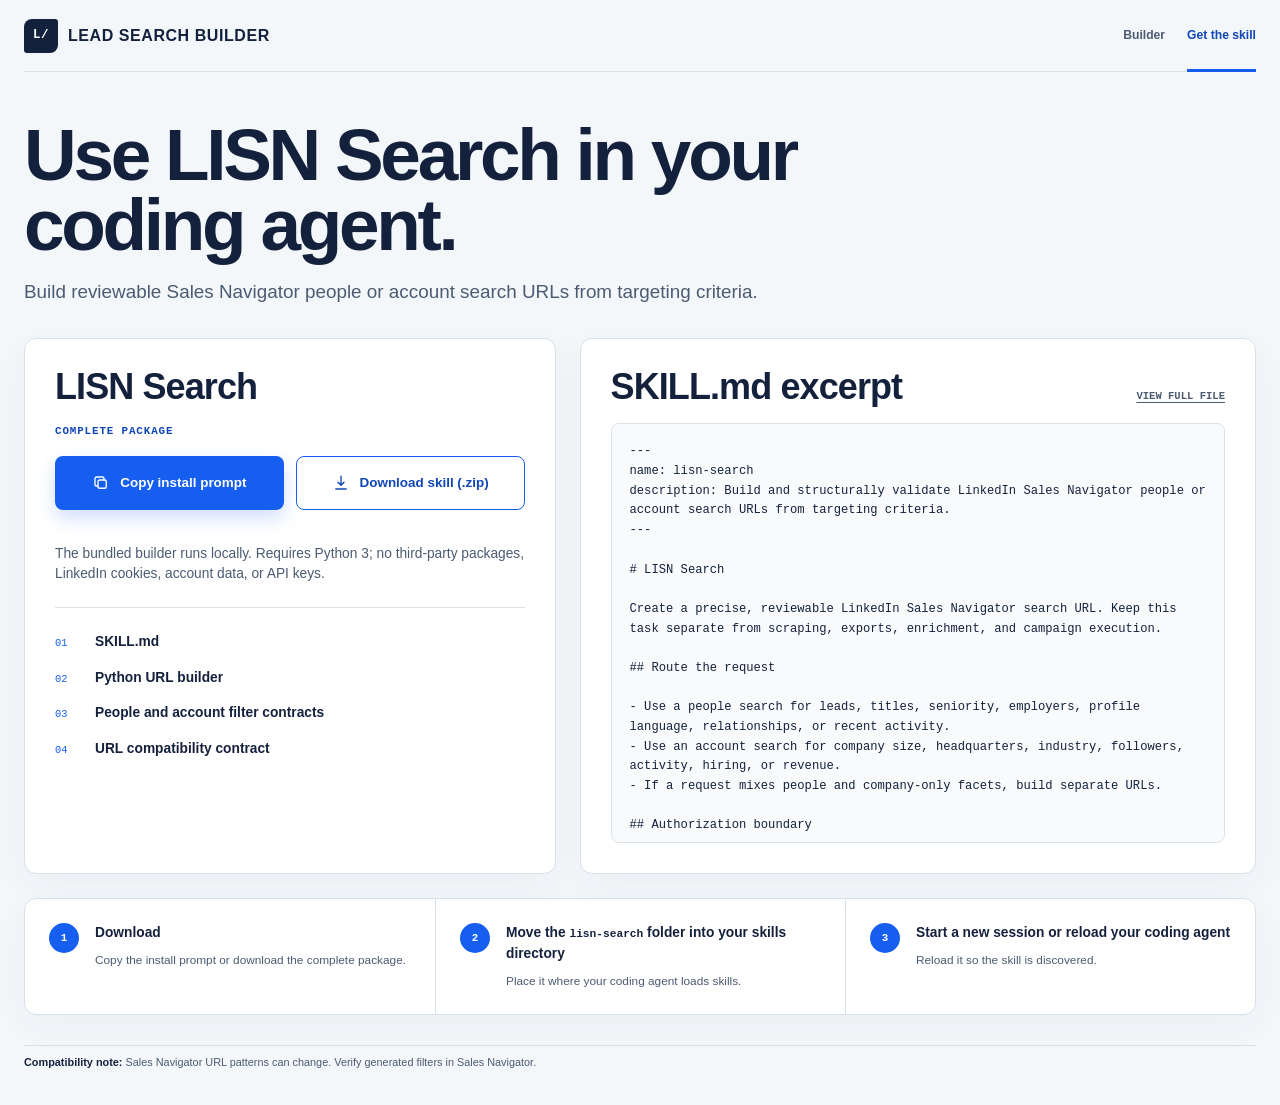
==== skill.html @ 7f2e305c "Publish downloadable LISN skill page" ====
<!doctype html>
<html lang="en">
<head>
  <meta charset="utf-8">
  <meta name="viewport" content="width=device-width, initial-scale=1">
  <link rel="icon" href="assets/favicon.svg" type="image/svg+xml">
  <meta name="color-scheme" content="light">
  <meta name="referrer" content="no-referrer">
  <meta http-equiv="Content-Security-Policy" content="default-src 'self'; script-src 'self'; style-src 'self'; img-src 'self' data:; connect-src 'none'; object-src 'none'; base-uri 'none'; form-action 'none'">
  <title>LISN Search Skill · Lead Search Builder</title>
  <meta name="description" content="Copy an install prompt or download the complete LISN Search skill for building reviewable Sales Navigator search URLs.">
  <link rel="canonical" href="https://futurizerush.github.io/lisn-search-link-builder/skill.html">
  <link rel="stylesheet" href="src/styles.css?v=22">
  <link rel="stylesheet" href="src/skill.css?v=2">
</head>
<body class="skill-page">
  <nav class="skip-links" aria-label="Skip links">
    <a class="skip-link" href="#skill-actions">Skip to actions</a>
    <a class="skip-link" href="#skill-preview">Skip to preview</a>
  </nav>

  <header class="masthead">
    <a class="brand-lockup" href="./" aria-label="Lead Search Builder home">
      <span class="brand-mark" aria-hidden="true">L/</span>
      <span>Lead Search Builder</span>
    </a>
    <nav class="site-nav" aria-label="Primary navigation">
      <a href="./">Builder</a>
      <a href="skill.html" aria-current="page">Get the skill</a>
    </nav>
  </header>

  <main class="skill-main">
    <section class="skill-intro" aria-labelledby="skill-page-title">
      <h1 id="skill-page-title">Use LISN Search in your coding agent.</h1>
      <p>Build reviewable Sales Navigator people or account search URLs from targeting criteria.</p>
    </section>

    <div class="skill-layout">
      <section id="skill-actions" class="skill-package" aria-labelledby="skill-package-title" tabindex="-1">
        <div>
          <h2 id="skill-package-title">LISN Search</h2>
          <p class="skill-kicker">Complete package</p>
        </div>

        <div class="skill-action-row">
          <button id="copy-install-prompt" class="skill-primary-action" type="button">
            <svg aria-hidden="true" viewBox="0 0 24 24"><rect x="8" y="8" width="11" height="11" rx="2"/><path d="M16 8V6a2 2 0 0 0-2-2H6a2 2 0 0 0-2 2v8a2 2 0 0 0 2 2h2"/></svg>
            <span id="copy-install-label">Copy install prompt</span>
          </button>
          <a id="download-skill" class="skill-secondary-action" href="downloads/lisn-search.zip" download="lisn-search.zip">
            <svg aria-hidden="true" viewBox="0 0 24 24"><path d="M12 3v12m0 0 4-4m-4 4-4-4M5 20h14"/></svg>
            Download skill (.zip)
          </a>
        </div>
        <p id="skill-action-status" class="skill-action-status" role="status" aria-live="polite"></p>

        <p class="skill-safety-note">The bundled builder runs locally. Requires Python 3; no third-party packages, LinkedIn cookies, account data, or API keys.</p>

        <ul class="package-files" aria-label="Package contents">
          <li><span aria-hidden="true">01</span><strong>SKILL.md</strong></li>
          <li><span aria-hidden="true">02</span><strong>Python URL builder</strong></li>
          <li><span aria-hidden="true">03</span><strong>People and account filter contracts</strong></li>
          <li><span aria-hidden="true">04</span><strong>URL compatibility contract</strong></li>
        </ul>
      </section>

      <section id="skill-preview" class="skill-preview" aria-labelledby="skill-preview-title" tabindex="-1">
        <div class="skill-preview-heading">
          <h2 id="skill-preview-title">SKILL.md excerpt</h2>
          <a href="skill/lisn-search/SKILL.md" target="_blank" rel="noopener">View full file</a>
        </div>
        <pre tabindex="0" aria-label="Scrollable SKILL.md excerpt"><code>---
name: lisn-search
description: Build and structurally validate LinkedIn Sales Navigator people or account search URLs from targeting criteria.
---

# LISN Search

Create a precise, reviewable LinkedIn Sales Navigator search URL. Keep this task separate from scraping, exports, enrichment, and campaign execution.

## Route the request

- Use a people search for leads, titles, seniority, employers, profile language, relationships, or recent activity.
- Use an account search for company size, headquarters, industry, followers, activity, hiring, or revenue.
- If a request mixes people and company-only facets, build separate URLs.

## Authorization boundary

Building or validating a URL does not authorize scraping, enrichment, outreach, or access to cookies and credentials.</code></pre>
      </section>
    </div>

    <ol class="install-steps" aria-label="Installation steps">
      <li>
        <span aria-hidden="true">1</span>
        <div><strong>Download</strong><p>Copy the install prompt or download the complete package.</p></div>
      </li>
      <li>
        <span aria-hidden="true">2</span>
        <div><strong>Move the <code>lisn-search</code> folder into your skills directory</strong><p>Place it where your coding agent loads skills.</p></div>
      </li>
      <li>
        <span aria-hidden="true">3</span>
        <div><strong>Start a new session or reload your coding agent</strong><p>Reload it so the skill is discovered.</p></div>
      </li>
    </ol>
  </main>

  <footer class="site-footer skill-footer">
    <p><strong>Compatibility note:</strong> Sales Navigator URL patterns can change. Verify generated filters in Sales Navigator.</p>
  </footer>

  <script src="src/skill-page.js?v=1"></script>
</body>
</html>
---- src/styles.css ----
:root {
  --ink: #14213d;
  --ink-soft: #4b5b72;
  --paper: #f4f7fa;
  --surface: #ffffff;
  --surface-soft: #f8fafc;
  --line: #d8e0e8;
  --line-strong: #b9c5d1;
  --blue: #155eef;
  --blue-dark: #1047b8;
  --blue-wash: #edf3ff;
  --teal: #147d82;
  --teal-wash: #eaf7f6;
  --amber: #8b5a0a;
  --amber-wash: #fff7e5;
  --red: #b4233a;
  --red-wash: #fff1f3;
  --shadow: 0 18px 50px rgba(25, 48, 78, 0.08);
  --display: "Avenir Next Condensed", "Arial Narrow", "Helvetica Neue", sans-serif;
  --body: "Avenir Next", "Segoe UI", Helvetica, Arial, sans-serif;
  --mono: "SFMono-Regular", Consolas, "Liberation Mono", monospace;
}

* {
  box-sizing: border-box;
}

html {
  scroll-behavior: smooth;
}

body {
  margin: 0;
  color: var(--ink);
  background: var(--paper);
  font-family: var(--body);
  line-height: 1.5;
}

button,
input,
textarea {
  color: inherit;
  font: inherit;
}

button,
summary,
label {
  -webkit-tap-highlight-color: transparent;
}

button {
  border: 0;
}

svg {
  fill: none;
  stroke: currentColor;
  stroke-linecap: round;
  stroke-linejoin: round;
  stroke-width: 1.8;
}

[hidden] {
  display: none !important;
}

.sr-only {
  position: absolute;
  width: 1px;
  height: 1px;
  padding: 0;
  margin: -1px;
  overflow: hidden;
  clip: rect(0, 0, 0, 0);
  white-space: nowrap;
  border: 0;
}

:focus-visible {
  outline: 3px solid rgba(21, 94, 239, 0.32);
  outline-offset: 3px;
}

.skip-links {
  position: fixed;
  top: 10px;
  left: 10px;
  z-index: 100;
  display: flex;
  gap: 8px;
}

.skip-link {
  padding: 9px 12px;
  color: #fff;
  background: var(--ink);
  border-radius: 7px;
  transform: translateY(-180%);
}

.skip-link:focus {
  transform: translateY(0);
}

.masthead,
main {
  width: min(1320px, calc(100% - 48px));
  margin-right: auto;
  margin-left: auto;
}

.masthead {
  display: flex;
  align-items: center;
  justify-content: space-between;
  min-height: 72px;
  border-bottom: 1px solid var(--line);
}

.brand-lockup {
  display: flex;
  align-items: center;
  gap: 10px;
  color: inherit;
  font-family: var(--display);
  font-size: 1rem;
  font-weight: 750;
  letter-spacing: 0.035em;
  text-decoration: none;
  text-transform: uppercase;
}

.brand-mark {
  display: grid;
  width: 34px;
  height: 34px;
  place-items: center;
  color: #fff;
  background: var(--ink);
  border-radius: 8px 3px 8px 3px;
  font-family: var(--mono);
  font-size: 0.78rem;
}

.privacy-note,
.search-scope {
  display: inline-flex;
  align-items: center;
  gap: 8px;
  color: var(--ink-soft);
  font-size: 0.78rem;
  font-weight: 650;
}

.privacy-light,
.scope-dot {
  width: 8px;
  height: 8px;
  background: #32a273;
  border-radius: 50%;
  box-shadow: 0 0 0 4px rgba(50, 162, 115, 0.12);
}

.scope-dot {
  background: var(--blue);
  box-shadow: 0 0 0 4px rgba(21, 94, 239, 0.1);
}

.masthead-actions,
.site-nav {
  display: flex;
  align-items: center;
}

.masthead-actions {
  gap: 28px;
}

.site-nav {
  align-self: stretch;
  gap: 22px;
}

.site-nav a {
  position: relative;
  display: inline-flex;
  min-height: 44px;
  align-self: stretch;
  align-items: center;
  color: var(--ink-soft);
  font-size: 0.76rem;
  font-weight: 750;
  text-decoration: none;
}

.site-nav a:hover,
.site-nav a[aria-current="page"] {
  color: var(--blue-dark);
}

.site-nav a[aria-current="page"]::after {
  position: absolute;
  right: 0;
  bottom: -1px;
  left: 0;
  height: 3px;
  background: var(--blue);
  content: "";
}

.intro {
  display: grid;
  grid-template-columns: minmax(0, 1fr) minmax(300px, 0.78fr);
  align-items: end;
  gap: 48px;
  padding: 44px 0 34px;
}

.eyebrow,
.section-kicker {
  margin: 0 0 7px;
  color: var(--blue);
  font-family: var(--mono);
  font-size: 0.7rem;
  font-weight: 750;
  letter-spacing: 0.1em;
  text-transform: uppercase;
}

.intro h1 {
  margin: 0;
  font-family: var(--display);
  font-size: clamp(3rem, 5vw, 5rem);
  font-weight: 760;
  letter-spacing: -0.045em;
  line-height: 0.96;
}

.lede {
  max-width: 560px;
  margin: 0 0 4px;
  color: var(--ink-soft);
  font-size: clamp(1rem, 1.7vw, 1.22rem);
  line-height: 1.65;
}

.recommended-tools {
  display: flex;
  align-items: center;
  gap: 18px;
  min-height: 80px;
  padding: 9px 10px 9px 18px;
  margin-bottom: 20px;
  overflow: hidden;
  background: var(--surface);
  border: 1px solid var(--line);
  border-radius: 12px;
}

.recommended-tools h2 {
  flex: 0 0 auto;
  margin: 0;
  color: var(--ink-soft);
  font-family: var(--mono);
  font-size: 0.65rem;
  letter-spacing: 0.07em;
  text-transform: uppercase;
}

.tools-heading {
  flex: 0 0 auto;
}

.tool-scroll-hint {
  display: inline;
  color: var(--blue-dark);
  font-family: var(--mono);
  font-size: 0.62rem;
  font-weight: 700;
  letter-spacing: 0.02em;
  white-space: nowrap;
}

.tool-list {
  display: flex;
  flex: 1 1 auto;
  gap: 7px;
  min-width: 0;
  overflow-x: auto;
  overscroll-behavior-x: contain;
  scrollbar-width: thin;
}

.tool-link {
  --tool-width: 124px;
  display: flex;
  flex: 1 1 var(--tool-width);
  flex-direction: column;
  align-items: center;
  justify-content: center;
  gap: 4px;
  min-width: var(--tool-width);
  height: 60px;
  padding: 6px 8px;
  color: var(--ink);
  background: var(--surface-soft);
  border: 1px solid var(--line);
  border-radius: 8px;
  text-align: center;
  text-decoration: none;
  transition: border-color 140ms ease, background 140ms ease;
}

.tool-link--linkedin {
  --tool-width: 150px;
}

.tool-link--maker {
  --tool-width: 145px;
}

.tool-link--instantly {
  --tool-width: 132px;
}

.tool-link--make {
  --tool-width: 142px;
}

.tool-link--n8n {
  --tool-width: 136px;
}

.tool-link--anymail {
  --tool-width: 138px;
}

.tool-link--zapmail {
  --tool-width: 160px;
}

.tool-link:hover {
  background: #f2f6fb;
  border-color: #aebce0;
}

.tool-link:focus-visible {
  outline: 3px solid var(--blue);
  outline-offset: 2px;
}

.tool-link--dark {
  color: #fff;
  background: var(--ink);
  border-color: var(--ink);
}

.tool-link--dark:hover {
  background: #203250;
  border-color: #203250;
}

.tool-identity {
  display: flex;
  align-items: center;
  justify-content: center;
  gap: 6px;
  width: 100%;
  min-width: 0;
  height: 30px;
}

.partner-logo {
  display: flex;
  align-items: center;
  justify-content: center;
  min-width: 0;
  height: 26px;
}

.partner-logo img {
  display: block;
  width: auto;
  max-width: min(112px, 100%);
  height: auto;
  max-height: 26px;
}

.partner-logo--maker {
  flex: 0 0 30px;
  height: 30px;
}

.partner-logo--maker img {
  width: 30px;
  height: 30px;
  max-height: 30px;
  border-radius: 7px;
  object-fit: cover;
}

.tool-link--vayne .partner-logo img {
  width: 82px;
  max-width: 100%;
  height: auto;
}

.partner-logo--icon {
  flex: 0 0 26px;
}

.partner-logo--icon img {
  width: 26px;
  height: 26px;
}

.partner-name {
  overflow: hidden;
  font-size: 0.65rem;
  font-weight: 750;
  text-overflow: ellipsis;
  white-space: nowrap;
}

.tool-purpose {
  display: block;
  width: 100%;
  color: var(--ink-soft);
  font-size: 0.58rem;
  font-weight: 620;
  line-height: 1.1;
  letter-spacing: -0.01em;
  text-align: center;
  white-space: nowrap;
}

.tool-link--dark .tool-purpose {
  color: rgba(255, 255, 255, 0.72);
}

.workspace-shell {
  display: grid;
  grid-template-columns: minmax(0, 1.28fr) minmax(340px, 0.72fr);
  align-items: start;
  gap: 20px;
  padding-bottom: 64px;
}

.builder-panel,
.preview-panel {
  min-width: 0;
  background: var(--surface);
  border: 1px solid var(--line);
  border-radius: 16px;
  box-shadow: var(--shadow);
}

.preview-panel {
  position: sticky;
  top: 16px;
  align-self: start;
  max-height: calc(100vh - 32px);
  overflow: auto;
  overscroll-behavior: contain;
  scrollbar-gutter: stable;
}

.builder-panel {
  overflow: hidden;
}

.form-toolbar {
  display: flex;
  align-items: center;
  justify-content: space-between;
  gap: 18px;
  min-height: 66px;
  padding: 14px 24px;
  background: var(--surface-soft);
  border-bottom: 1px solid var(--line);
}

.toolbar-actions,
.preset-actions {
  display: flex;
  align-items: center;
  flex-wrap: wrap;
  gap: 8px;
}

.text-link,
.text-button {
  padding: 8px 5px;
  color: var(--blue-dark);
  background: transparent;
  cursor: pointer;
  font-size: 0.76rem;
  font-weight: 700;
  text-decoration: none;
  white-space: nowrap;
}

.text-link:hover,
.text-button:hover {
  color: var(--blue);
  text-decoration: underline;
  text-underline-offset: 3px;
}

.text-button.subdued {
  color: var(--ink-soft);
}

.order-section,
.filter-section {
  padding: 26px 24px 28px;
  border-bottom: 1px solid var(--line);
}

.order-section {
  background: linear-gradient(120deg, #f4f7ff 0%, #fafdff 72%);
  border-left: 4px solid var(--blue);
}

.section-heading {
  display: flex;
  align-items: flex-start;
  justify-content: space-between;
  gap: 18px;
  margin-bottom: 16px;
}

.compact-heading {
  margin-bottom: 13px;
}

.section-heading h2,
.preview-heading h2,
.advanced-section h2 {
  margin: 0;
  font-family: var(--display);
  font-size: 1.48rem;
  letter-spacing: -0.02em;
  line-height: 1.1;
}

.section-count,
.mode-badge {
  display: inline-flex;
  align-items: center;
  min-height: 28px;
  padding: 5px 9px;
  color: var(--blue-dark);
  background: var(--blue-wash);
  border: 1px solid #cedbff;
  border-radius: 999px;
  font-family: var(--mono);
  font-size: 0.68rem;
  font-weight: 700;
  white-space: nowrap;
}

.order-name-row {
  display: grid;
  grid-template-columns: minmax(0, 1fr) auto auto;
  gap: 8px;
}

.order-name-field input {
  width: 100%;
  min-height: 46px;
  padding: 10px 12px;
  background: #fff;
  border: 1px solid var(--line-strong);
  border-radius: 8px;
  font-size: 0.88rem;
  font-weight: 650;
}

.order-name-field input:focus,
.search-field:focus-within,
.two-column-fields textarea:focus,
.full-field input:focus,
.inline-fields input:focus {
  border-color: var(--blue);
  outline: 0;
  box-shadow: 0 0 0 3px rgba(21, 94, 239, 0.11);
}

.secondary-button,
.small-button,
.preset-button {
  min-height: 38px;
  padding: 8px 11px;
  color: var(--blue-dark);
  background: #fff;
  border: 1px solid var(--line-strong);
  border-radius: 8px;
  cursor: pointer;
  font-size: 0.74rem;
  font-weight: 720;
}

.secondary-button:hover,
.small-button:hover,
.preset-button:hover {
  border-color: var(--blue);
}

.secondary-button:disabled {
  cursor: not-allowed;
  opacity: 0.45;
}

.preset-button {
  display: inline-flex;
  align-items: center;
  justify-content: center;
  gap: 7px;
}

.preset-button span {
  color: inherit;
  font-family: var(--mono);
  font-size: 0.66rem;
}

.preset-button[aria-pressed="true"] {
  color: #fff;
  background: var(--ink);
  border-color: var(--ink);
  box-shadow: 0 5px 14px rgba(20, 33, 61, 0.15);
}

.preset-button--quiet {
  color: var(--ink-soft);
  background: var(--surface-soft);
}

.field-note,
.option-status,
.empty-options {
  color: var(--ink-soft);
  font-size: 0.72rem;
  line-height: 1.55;
}

.field-note {
  margin: 10px 0 0;
}

.selected-summary {
  display: flex;
  align-items: center;
  flex-wrap: wrap;
  gap: 7px;
  min-height: 30px;
  margin-bottom: 13px;
}

.summary-chip,
.summary-more,
.summary-empty {
  padding: 5px 8px;
  border-radius: 6px;
  font-size: 0.72rem;
  line-height: 1.25;
}

.summary-chip {
  color: var(--blue-dark);
  background: var(--blue-wash);
  border: 1px solid #d1dcfa;
}

.summary-more {
  color: var(--ink-soft);
  background: var(--surface-soft);
  border: 1px solid var(--line);
}

.summary-empty {
  padding-left: 0;
  color: var(--ink-soft);
}

.option-picker {
  overflow: hidden;
  border: 1px solid var(--line);
  border-radius: 10px;
}

.option-picker > summary,
.technical-details > summary,
.custom-entry > summary {
  cursor: pointer;
  font-size: 0.78rem;
  font-weight: 720;
}

.option-picker > summary {
  display: flex;
  align-items: center;
  justify-content: space-between;
  gap: 12px;
  min-height: 45px;
  padding: 10px 13px;
  background: var(--surface-soft);
  list-style-position: inside;
}

.option-picker > summary span:last-child {
  max-width: 60%;
  overflow: hidden;
  color: var(--ink-soft);
  font-family: var(--mono);
  font-size: 0.67rem;
  text-overflow: ellipsis;
  white-space: nowrap;
}

.picker-body {
  padding: 13px;
  border-top: 1px solid var(--line);
}

.search-field {
  display: flex;
  align-items: center;
  gap: 9px;
  padding: 0 12px;
  background: #fff;
  border: 1px solid var(--line);
  border-radius: 8px;
}

.search-field svg {
  width: 16px;
  color: var(--ink-soft);
}

.search-field input {
  width: 100%;
  min-height: 42px;
  padding: 9px 0;
  background: transparent;
  border: 0;
  outline: 0;
}

.option-status {
  margin: 8px 1px 10px;
  font-family: var(--mono);
  font-size: 0.66rem;
}

.option-grid {
  display: grid;
  grid-template-columns: repeat(2, minmax(0, 1fr));
  gap: 7px;
  max-height: 330px;
  padding: 2px;
  overflow: auto;
  scrollbar-color: var(--line-strong) transparent;
}

.option-grid--regions {
  max-height: 360px;
}

.option-item,
.pill-item {
  position: relative;
}

.option-item input,
.pill-item input {
  position: absolute;
  opacity: 0;
  pointer-events: none;
}

.option-item label {
  display: flex;
  align-items: center;
  gap: 9px;
  min-height: 42px;
  padding: 8px 10px;
  color: var(--ink-soft);
  background: #fff;
  border: 1px solid var(--line);
  border-radius: 7px;
  cursor: pointer;
  font-size: 0.75rem;
  line-height: 1.35;
}

.option-item label::before {
  flex: 0 0 16px;
  width: 16px;
  height: 16px;
  content: "";
  border: 1px solid var(--line-strong);
  border-radius: 4px;
}

.option-item input:checked + label {
  color: var(--blue-dark);
  background: var(--blue-wash);
  border-color: #adc3fc;
}

.option-item input:checked + label::before {
  background-color: var(--blue);
  background-image: url("data:image/svg+xml,%3Csvg xmlns='http://www.w3.org/2000/svg' viewBox='0 0 16 16'%3E%3Cpath d='m3.2 8.1 3.1 3.1 6.5-6.5' fill='none' stroke='white' stroke-width='2' stroke-linecap='round' stroke-linejoin='round'/%3E%3C/svg%3E");
  border-color: var(--blue);
}

.option-item input:focus-visible + label,
.pill-item input:focus-visible + label {
  outline: 3px solid rgba(21, 94, 239, 0.3);
  outline-offset: 2px;
}

.option-item.is-filtered-out {
  display: none;
}

.empty-options {
  padding: 18px 10px;
  margin: 0;
  text-align: center;
}

.custom-entry {
  margin-top: 13px;
  border-top: 1px dashed var(--line-strong);
}

.custom-entry > summary,
.technical-details > summary {
  padding: 12px 0 4px;
  color: var(--blue-dark);
}

.inline-fields {
  display: flex;
  align-items: flex-end;
  gap: 9px;
  margin-top: 10px;
}

.inline-fields label,
.two-column-fields label,
.full-field {
  color: var(--ink-soft);
  font-size: 0.72rem;
  font-weight: 700;
}

.inline-fields label {
  flex: 1 1 180px;
}

.inline-fields input,
.two-column-fields textarea,
.full-field input {
  width: 100%;
  margin-top: 6px;
  background: #fff;
  border: 1px solid var(--line);
  border-radius: 8px;
}

.inline-fields input,
.full-field input {
  min-height: 42px;
  padding: 9px 11px;
}

.token-row {
  display: flex;
  flex-wrap: wrap;
  gap: 7px;
  margin-top: 10px;
}

.token {
  display: inline-flex;
  align-items: center;
  gap: 7px;
  padding: 5px 8px;
  color: var(--blue-dark);
  background: var(--blue-wash);
  border-radius: 6px;
  font-size: 0.7rem;
}

.token button {
  padding: 0;
  color: inherit;
  background: transparent;
  cursor: pointer;
  font-size: 1rem;
  line-height: 1;
}

.location-presets,
.language-presets {
  margin-bottom: 12px;
}

.preset-rack {
  padding: 14px;
  background: var(--surface-soft);
  border: 1px solid var(--line);
  border-radius: 10px;
}

.preset-rack__heading {
  display: flex;
  align-items: flex-start;
  justify-content: space-between;
  gap: 16px;
  margin-bottom: 11px;
}

.preset-rack__heading p {
  margin: 3px 0 0;
  color: var(--ink-soft);
  font-size: 0.72rem;
}

.selected-summary--plain {
  margin-bottom: 11px;
}

.title-picker .option-grid {
  max-height: 360px;
}

.pill-grid {
  display: flex;
  flex-wrap: wrap;
  gap: 8px;
}

.pill-item label {
  display: inline-flex;
  align-items: center;
  min-height: 36px;
  padding: 8px 11px;
  color: var(--ink-soft);
  background: #fff;
  border: 1px solid var(--line);
  border-radius: 999px;
  cursor: pointer;
  font-family: var(--mono);
  font-size: 0.68rem;
  line-height: 1.1;
}

.pill-item input:checked + label {
  color: #fff;
  background: var(--ink);
  border-color: var(--ink);
}

.language-grid {
  max-height: 260px;
  overflow: auto;
}

.featured-switch {
  display: flex;
  align-items: center;
  justify-content: space-between;
  gap: 18px;
  padding: 15px 16px;
  background: var(--teal-wash);
  border: 1px solid #b9dfdc;
  border-radius: 10px;
  cursor: pointer;
}

.featured-switch span,
.featured-switch strong,
.featured-switch small {
  display: block;
}

.featured-switch strong {
  color: #155d61;
  font-size: 0.82rem;
}

.featured-switch small {
  margin-top: 3px;
  color: #397579;
  font-size: 0.72rem;
}

.featured-switch input,
.switch-list input {
  flex: 0 0 38px;
  width: 38px;
  height: 22px;
  margin: 0;
  appearance: none;
  background: #b7c4ce;
  border-radius: 999px;
  cursor: pointer;
  transition: background 140ms ease;
}

.featured-switch input::before,
.switch-list input::before {
  display: block;
  width: 16px;
  height: 16px;
  margin: 3px;
  content: "";
  background: #fff;
  border-radius: 50%;
  box-shadow: 0 1px 3px rgba(20, 33, 61, 0.3);
  transition: transform 140ms ease;
}

.featured-switch input:checked,
.switch-list input:checked {
  background: var(--blue);
}

.featured-switch input:checked::before,
.switch-list input:checked::before {
  transform: translateX(16px);
}

.featured-switch input:focus-visible,
.switch-list input:focus-visible {
  outline: 3px solid rgba(21, 94, 239, 0.3);
  outline-offset: 3px;
}

.advanced-suite {
  background: #fbfcfd;
}

.advanced-suite > summary {
  display: flex;
  align-items: center;
  justify-content: space-between;
  gap: 16px;
  min-height: 76px;
  padding: 18px 24px;
  cursor: pointer;
  list-style: none;
}

.advanced-suite > summary::-webkit-details-marker {
  display: none;
}

.advanced-suite > summary span:first-child,
.advanced-suite > summary strong,
.advanced-suite > summary small {
  display: block;
}

.advanced-suite > summary strong {
  font-family: var(--display);
  font-size: 1.1rem;
}

.advanced-suite > summary small {
  margin-top: 3px;
  color: var(--ink-soft);
  font-size: 0.72rem;
}

.advanced-suite > summary > span:last-child {
  color: var(--blue);
  font-size: 1.4rem;
  transition: transform 140ms ease;
}

.advanced-suite[open] > summary > span:last-child {
  transform: rotate(45deg);
}

.advanced-suite__body {
  border-top: 1px solid var(--line);
}

.advanced-section {
  padding: 24px;
  border-bottom: 1px solid var(--line);
}

.advanced-section:last-child {
  border-bottom: 0;
}

.advanced-section h2 {
  margin-bottom: 14px;
  font-size: 1.28rem;
}

.subheading {
  margin: 20px 0 9px;
  color: var(--ink-soft);
  font-family: var(--mono);
  font-size: 0.68rem;
  letter-spacing: 0.05em;
  text-transform: uppercase;
}

.compact-options {
  max-height: 320px;
}

.switch-list {
  display: grid;
  grid-template-columns: repeat(2, minmax(0, 1fr));
  gap: 8px;
}

.switch-list label {
  display: flex;
  align-items: center;
  justify-content: space-between;
  gap: 12px;
  min-height: 48px;
  padding: 9px 11px;
  color: var(--ink-soft);
  background: #fff;
  border: 1px solid var(--line);
  border-radius: 8px;
  cursor: pointer;
  font-size: 0.74rem;
}

.two-column-fields {
  display: grid;
  grid-template-columns: 1fr 1fr;
  gap: 12px;
}

.two-column-fields textarea {
  display: block;
  min-height: 122px;
  padding: 10px;
  resize: vertical;
  font-family: var(--mono);
  font-size: 0.74rem;
  line-height: 1.5;
}

.inline-error {
  padding: 9px 10px;
  margin: 11px 0 0;
  color: var(--red);
  background: var(--red-wash);
  border-left: 3px solid var(--red);
  font-size: 0.72rem;
}

.preview-sticky {
  padding: 24px;
}

.preview-heading {
  display: flex;
  align-items: flex-start;
  justify-content: space-between;
  gap: 12px;
  margin-bottom: 15px;
}

.order-preview {
  padding: 12px 13px;
  margin-bottom: 14px;
  background: var(--surface-soft);
  border: 1px solid var(--line);
  border-radius: 8px;
}

.order-preview span,
.order-preview strong {
  display: block;
}

.order-preview span {
  margin-bottom: 4px;
  color: var(--ink-soft);
  font-family: var(--mono);
  font-size: 0.66rem;
  text-transform: uppercase;
}

.order-preview strong {
  overflow-wrap: anywhere;
  font-size: 0.78rem;
  line-height: 1.45;
}

.message {
  padding: 10px 11px;
  margin-bottom: 13px;
  border-radius: 8px;
  font-size: 0.74rem;
}

.message--error {
  color: var(--red);
  background: var(--red-wash);
  border: 1px solid #f1bdc5;
}

.message--neutral {
  color: var(--ink-soft);
  background: var(--surface-soft);
  border: 1px solid var(--line);
}

.logic-card {
  padding: 15px;
  margin-bottom: 14px;
  color: #fff;
  background: var(--ink);
  border-radius: 12px 12px 4px 12px;
}

.logic-card-heading {
  display: flex;
  align-items: center;
  justify-content: space-between;
  gap: 10px;
  margin: 0;
  cursor: pointer;
  list-style: none;
}

.logic-card-heading::-webkit-details-marker {
  display: none;
}

.logic-card-heading::after {
  color: #68d7d4;
  content: "+";
  font-size: 1rem;
  transition: transform 140ms ease;
}

.logic-card[open] .logic-card-heading {
  margin-bottom: 13px;
}

.logic-card[open] .logic-card-heading::after {
  transform: rotate(45deg);
}

.logic-card-heading h3 {
  margin: 0;
  font-size: 0.82rem;
}

.logic-card-heading span {
  color: #b6c2d4;
  font-family: var(--mono);
  font-size: 0.62rem;
}

.logic-rail {
  display: grid;
  gap: 14px;
  max-height: 330px;
  overflow: auto;
}

.logic-empty {
  margin: 0;
  padding: 10px 0;
  color: #aebbd0;
  font-size: 0.72rem;
}

.logic-group {
  position: relative;
  padding-left: 18px;
}

.logic-group::before {
  position: absolute;
  top: 7px;
  left: 0;
  width: 7px;
  height: 7px;
  content: "";
  background: #55c8c6;
  border-radius: 50%;
  box-shadow: 0 0 0 4px rgba(85, 200, 198, 0.14);
}

.logic-label {
  display: flex;
  align-items: center;
  justify-content: space-between;
  gap: 8px;
  margin-bottom: 5px;
  color: #c4cede;
  font-family: var(--mono);
  font-size: 0.63rem;
  letter-spacing: 0.04em;
  text-transform: uppercase;
}

.logic-label em {
  color: #68d7d4;
  font-style: normal;
}

.logic-values {
  display: flex;
  flex-wrap: wrap;
  gap: 5px;
}

.logic-chip {
  padding: 4px 6px;
  color: #eef5ff;
  background: #263955;
  border: 1px solid #40536d;
  border-radius: 5px;
  font-size: 0.67rem;
  line-height: 1.3;
}

.logic-chip.is-excluded {
  color: #ffd4da;
  background: #4b2a35;
  border-color: #74414e;
  text-decoration: line-through;
}

.primary-actions {
  display: grid;
  grid-template-columns: 1fr;
  gap: 8px;
}

.copy-button,
.open-button {
  display: inline-flex;
  align-items: center;
  justify-content: center;
  gap: 9px;
  min-height: 46px;
  padding: 10px 14px;
  border-radius: 8px;
  cursor: pointer;
  font-size: 0.76rem;
  font-weight: 750;
  text-decoration: none;
}

.copy-button {
  color: #fff;
  background: var(--blue);
  box-shadow: 0 8px 18px rgba(21, 94, 239, 0.2);
}

.copy-button:hover:not(:disabled) {
  background: var(--blue-dark);
}

.copy-button:disabled {
  cursor: not-allowed;
  opacity: 0.45;
}

.copy-button svg,
.open-button svg {
  width: 17px;
  height: 17px;
}

.open-button {
  color: var(--blue-dark);
  background: var(--blue-wash);
  border: 1px solid #c8d6fa;
}

.open-button.is-disabled {
  color: var(--ink-soft);
  background: #eef1f4;
  border-color: var(--line);
  cursor: not-allowed;
  opacity: 0.58;
}

.output-meta {
  display: flex;
  justify-content: space-between;
  gap: 10px;
  padding: 9px 1px 2px;
  color: var(--ink-soft);
  font-family: var(--mono);
  font-size: 0.64rem;
}

.warning-list {
  margin-bottom: 12px;
}

.warning-list:empty {
  display: none;
}

.warning-item {
  padding: 8px 9px;
  margin-top: 7px;
  color: var(--amber);
  background: var(--amber-wash);
  border-left: 3px solid #e2a842;
  font-size: 0.7rem;
}

.technical-details {
  margin-top: 15px;
  border-top: 1px dashed var(--line-strong);
}

.url-output {
  display: block;
  color: var(--ink-soft);
  font-family: var(--mono);
  font-size: 0.66rem;
  font-weight: 700;
  text-transform: uppercase;
}

.url-output--visible {
  margin-bottom: 10px;
}

.url-output-heading {
  display: flex;
  align-items: baseline;
  justify-content: space-between;
  gap: 12px;
}

.url-output-heading strong,
.url-output-heading small {
  font: inherit;
}

.url-output-heading small {
  color: var(--ink-soft);
  font-size: 0.58rem;
  font-weight: 500;
  text-align: right;
  text-transform: none;
}

.url-output textarea {
  width: 100%;
  min-height: 122px;
  padding: 10px;
  margin-top: 6px;
  color: #263a55;
  background: #f6f8fa;
  border: 1px solid var(--line);
  border-radius: 8px;
  resize: vertical;
  font-family: var(--mono);
  font-size: 0.66rem;
  line-height: 1.5;
  text-transform: none;
}

.technical-details pre {
  max-height: 260px;
  padding: 11px;
  overflow: auto;
  color: #dce7f5;
  background: #182941;
  border-radius: 8px;
  font-family: var(--mono);
  font-size: 0.65rem;
  line-height: 1.5;
  white-space: pre-wrap;
  word-break: break-word;
}

.truth-note {
  margin: 14px 0 0;
  color: var(--teal);
  font-size: 0.7rem;
  line-height: 1.5;
}

.site-footer {
  width: min(1320px, calc(100% - 48px));
  margin: 12px auto 0;
  padding: 0 0 34px;
}

.footer-notes {
  display: grid;
  grid-template-columns: 1fr 1.3fr;
  gap: 20px;
  padding-top: 16px;
  color: var(--ink-soft);
  border-top: 1px solid var(--line);
  font-size: 0.65rem;
  line-height: 1.55;
}

.footer-notes p {
  margin: 0;
}

.footer-notes strong {
  color: var(--ink);
}

.footer-author {
  margin: 10px 0 0;
  color: var(--ink-soft);
  font-size: 0.68rem;
}

.footer-author a {
  color: var(--blue-dark);
  font-weight: 700;
  text-decoration-thickness: 1px;
  text-underline-offset: 3px;
}

.toast {
  position: fixed;
  right: 20px;
  bottom: 20px;
  z-index: 50;
  padding: 10px 13px;
  color: #fff;
  background: var(--ink);
  border-radius: 8px;
  box-shadow: var(--shadow);
  font-size: 0.75rem;
  opacity: 0;
  pointer-events: none;
  transform: translateY(10px);
  transition: opacity 150ms ease, transform 150ms ease;
}

.toast.is-visible {
  opacity: 1;
  transform: translateY(0);
}

@media (max-width: 1380px) {
  .recommended-tools {
    display: block;
    padding: 10px 0 10px 12px;
    margin-bottom: 16px;
  }

  .tools-heading {
    display: flex;
    align-items: center;
    gap: 10px;
    margin-bottom: 8px;
  }

  .tool-list {
    padding-right: 12px;
    scroll-snap-type: x proximity;
  }

  .tool-link {
    flex: 0 0 var(--tool-width);
    height: 60px;
    scroll-snap-align: start;
  }
}

@media (max-width: 900px) {
  .workspace-shell {
    grid-template-columns: 1fr;
  }

  .preview-panel {
    position: static;
    max-height: none;
    overflow: visible;
  }

}

@media (min-width: 901px) and (max-width: 1180px) {
  .order-name-row {
    grid-template-columns: 1fr 1fr;
  }

  .order-name-field {
    grid-column: 1 / -1;
  }
}

@media (min-width: 901px) {
  .review-jump {
    display: none;
  }
}

@media (max-width: 640px) {
  .masthead,
  main,
  .site-footer {
    width: min(100% - 28px, 1320px);
  }

  .masthead {
    min-height: 64px;
  }

  .brand-lockup {
    gap: 8px;
    font-size: 0.78rem;
  }

  .privacy-note {
    display: none;
  }

  .masthead-actions {
    align-self: stretch;
    gap: 0;
  }

  .site-nav {
    gap: 13px;
  }

  .site-nav a {
    font-size: 0.68rem;
  }

  .intro {
    display: block;
    padding: 30px 0 24px;
  }

  .intro h1 {
    font-size: clamp(2.55rem, 11vw, 3.3rem);
  }

  .lede {
    margin-top: 15px;
    font-size: 0.98rem;
  }

  .form-toolbar {
    align-items: flex-start;
    flex-direction: column;
    padding: 14px 18px;
  }

  .toolbar-actions {
    display: grid;
    grid-template-columns: repeat(3, minmax(0, 1fr));
    width: 100%;
    gap: 6px;
  }

  .toolbar-actions .text-link,
  .toolbar-actions .text-button {
    display: grid;
    min-height: 44px;
    padding: 7px 6px;
    place-items: center;
    background: #fff;
    border: 1px solid var(--line);
    border-radius: 8px;
    line-height: 1.25;
    text-align: center;
    white-space: normal;
  }

  .order-section,
  .filter-section,
  .advanced-section,
  .preview-sticky {
    padding: 22px 18px;
  }

  .order-name-row {
    grid-template-columns: 1fr 1fr;
  }

  .order-name-field {
    grid-column: 1 / -1;
  }

  .secondary-button {
    min-height: 44px;
  }

  .section-heading {
    gap: 10px;
  }

  .section-heading h2,
  .preview-heading h2 {
    font-size: 1.35rem;
  }

  .preset-rack__heading {
    align-items: stretch;
    flex-direction: column;
  }

  .preset-actions {
    display: grid;
    grid-template-columns: 1fr 1fr;
    width: 100%;
  }

  .preset-button {
    min-height: 44px;
  }

  .preset-actions .preset-button:last-child:nth-child(odd) {
    grid-column: 1 / -1;
  }

  .location-presets {
    grid-template-columns: repeat(3, 1fr);
  }

  .location-presets .preset-button:last-child:nth-child(odd) {
    grid-column: auto;
  }

  .option-grid,
  .switch-list,
  .two-column-fields {
    grid-template-columns: 1fr;
  }

  .option-grid,
  .option-grid--regions,
  .title-picker .option-grid,
  .compact-options,
  .language-grid {
    max-height: none;
    overflow: visible;
  }

  .option-grid--industries {
    max-height: min(55vh, 420px);
    overflow: auto;
  }

  .inline-fields {
    align-items: stretch;
    flex-direction: column;
  }

  .inline-fields .small-button {
    min-height: 44px;
  }

  .advanced-suite > summary {
    padding: 17px 18px;
  }

  .logic-rail {
    max-height: none;
  }

  .output-meta {
    display: block;
  }

  .output-meta span {
    display: block;
    margin-top: 4px;
  }

  .footer-notes {
    grid-template-columns: 1fr;
    gap: 9px;
  }

}

@media (max-width: 360px) {
  .brand-lockup > span:last-child {
    display: none;
  }
}

@media (prefers-reduced-motion: reduce) {
  *,
  *::before,
  *::after {
    scroll-behavior: auto !important;
    transition-duration: 0.01ms !important;
  }
}
---- src/skill.css ----
.skill-main {
  padding-bottom: 18px;
}

.skill-intro {
  padding: 48px 0 32px;
}

.skill-intro h1 {
  max-width: 920px;
  margin: 0;
  font-family: var(--display);
  font-size: clamp(3.4rem, 5.7vw, 5.4rem);
  font-weight: 760;
  letter-spacing: -0.045em;
  line-height: 0.96;
}

.skill-intro p {
  max-width: 900px;
  margin: 18px 0 0;
  color: var(--ink-soft);
  font-size: clamp(1rem, 1.5vw, 1.18rem);
}

.skill-layout {
  display: grid;
  grid-template-columns: minmax(0, 0.88fr) minmax(0, 1.12fr);
  gap: 24px;
}

.skill-package,
.skill-preview,
.install-steps {
  background: var(--surface);
  border: 1px solid var(--line);
  border-radius: 12px;
  box-shadow: 0 12px 34px rgba(25, 48, 78, 0.04);
}

.skill-package,
.skill-preview {
  min-width: 0;
  padding: 30px;
}

.skill-package h2,
.skill-preview h2 {
  margin: 0;
  font-family: var(--display);
  font-size: 2.25rem;
  font-weight: 760;
  letter-spacing: -0.025em;
  line-height: 1;
}

.skill-kicker {
  margin: 18px 0 0;
  color: var(--blue-dark);
  font-family: var(--mono);
  font-size: 0.68rem;
  font-weight: 750;
  letter-spacing: 0.08em;
  text-transform: uppercase;
}

.skill-action-row {
  display: grid;
  grid-template-columns: 1fr 1fr;
  gap: 12px;
  margin-top: 16px;
}

.skill-primary-action,
.skill-secondary-action {
  display: inline-flex;
  min-height: 54px;
  align-items: center;
  justify-content: center;
  gap: 10px;
  padding: 12px 16px;
  border-radius: 8px;
  cursor: pointer;
  font-size: 0.84rem;
  font-weight: 750;
  line-height: 1.2;
  text-align: center;
  text-decoration: none;
}

.skill-primary-action {
  color: #fff;
  background: var(--blue);
  box-shadow: 0 8px 18px rgba(21, 94, 239, 0.2);
}

.skill-primary-action:hover {
  background: var(--blue-dark);
}

.skill-secondary-action {
  color: var(--blue-dark);
  background: #fff;
  border: 1px solid var(--blue);
}

.skill-secondary-action:hover {
  background: var(--blue-wash);
}

.skill-primary-action svg,
.skill-secondary-action svg {
  width: 18px;
  height: 18px;
  flex: 0 0 auto;
}

.skill-action-status {
  min-height: 20px;
  margin: 6px 0 0;
  color: var(--teal);
  font-size: 0.7rem;
  font-weight: 650;
}

.skill-safety-note {
  padding-bottom: 22px;
  margin: 8px 0 0;
  color: var(--ink-soft);
  border-bottom: 1px solid var(--line);
  font-size: 0.86rem;
}

.package-files {
  display: grid;
  gap: 15px;
  padding: 24px 0 0;
  margin: 0;
  list-style: none;
}

.package-files li {
  display: grid;
  grid-template-columns: 30px minmax(0, 1fr);
  align-items: baseline;
  gap: 10px;
  color: var(--ink-soft);
  font-size: 0.86rem;
}

.package-files li span {
  color: var(--blue);
  font-family: var(--mono);
  font-size: 0.65rem;
}

.package-files strong {
  color: var(--ink);
  font-weight: 650;
}

.skill-preview-heading {
  display: flex;
  align-items: baseline;
  justify-content: space-between;
  gap: 16px;
}

.skill-preview-heading a {
  color: var(--ink-soft);
  font-family: var(--mono);
  font-size: 0.66rem;
  font-weight: 700;
  text-decoration-thickness: 1px;
  text-underline-offset: 3px;
  text-transform: uppercase;
}

.skill-preview-heading a:hover {
  color: var(--blue-dark);
}

.skill-preview pre {
  max-height: 420px;
  padding: 18px;
  margin: 18px 0 0;
  overflow: auto;
  color: var(--ink);
  background: var(--surface-soft);
  border: 1px solid var(--line);
  border-radius: 8px;
  font-family: var(--mono);
  font-size: 0.76rem;
  line-height: 1.62;
  white-space: pre-wrap;
  word-break: break-word;
}

.skill-preview pre:focus-visible {
  outline: 3px solid rgba(21, 94, 239, 0.22);
  outline-offset: 3px;
}

.install-steps {
  display: grid;
  grid-template-columns: repeat(3, minmax(0, 1fr));
  padding: 0;
  margin: 24px 0 0;
  list-style: none;
}

.install-steps li {
  display: grid;
  grid-template-columns: 34px minmax(0, 1fr);
  gap: 12px;
  padding: 24px;
}

.install-steps li + li {
  border-left: 1px solid var(--line);
}

.install-steps > li > span {
  display: grid;
  width: 30px;
  height: 30px;
  place-items: center;
  color: #fff;
  background: var(--blue);
  border-radius: 50%;
  font-family: var(--mono);
  font-size: 0.68rem;
  font-weight: 750;
}

.install-steps strong {
  display: block;
  font-size: 0.86rem;
}

.install-steps p {
  margin: 7px 0 0;
  color: var(--ink-soft);
  font-size: 0.74rem;
  line-height: 1.55;
}

.install-steps code {
  font-family: var(--mono);
  font-size: 0.7rem;
}

.skill-footer {
  padding-top: 8px;
  color: var(--ink-soft);
  border-top: 1px solid var(--line);
  font-size: 0.68rem;
  line-height: 1.55;
}

.skill-footer p {
  margin: 0;
}

.skill-footer strong {
  color: var(--ink);
}

@media (max-width: 900px) {
  .skill-layout {
    grid-template-columns: 1fr;
  }

  .skill-preview pre {
    max-height: 500px;
  }

  .install-steps {
    grid-template-columns: 1fr;
  }

  .install-steps li + li {
    border-top: 1px solid var(--line);
    border-left: 0;
  }
}

@media (max-width: 640px) {
  .skill-intro {
    padding: 34px 0 24px;
  }

  .skill-intro h1 {
    font-size: clamp(2.35rem, 11vw, 3rem);
    line-height: 1;
  }

  .skill-intro p {
    margin-top: 14px;
    font-size: 0.96rem;
    line-height: 1.55;
  }

  .skill-page .brand-lockup {
    font-size: 0.82rem;
  }

  .skill-package,
  .skill-preview {
    padding: 22px 18px;
  }

  .skill-package h2,
  .skill-preview h2 {
    font-size: 1.75rem;
  }

  .skill-action-row {
    grid-template-columns: 1fr;
  }

  .skill-primary-action,
  .skill-secondary-action {
    min-height: 54px;
  }

  .skill-preview pre {
    max-height: 430px;
    padding: 14px;
    font-size: 0.69rem;
  }

  .install-steps li {
    padding: 19px 18px;
  }
}
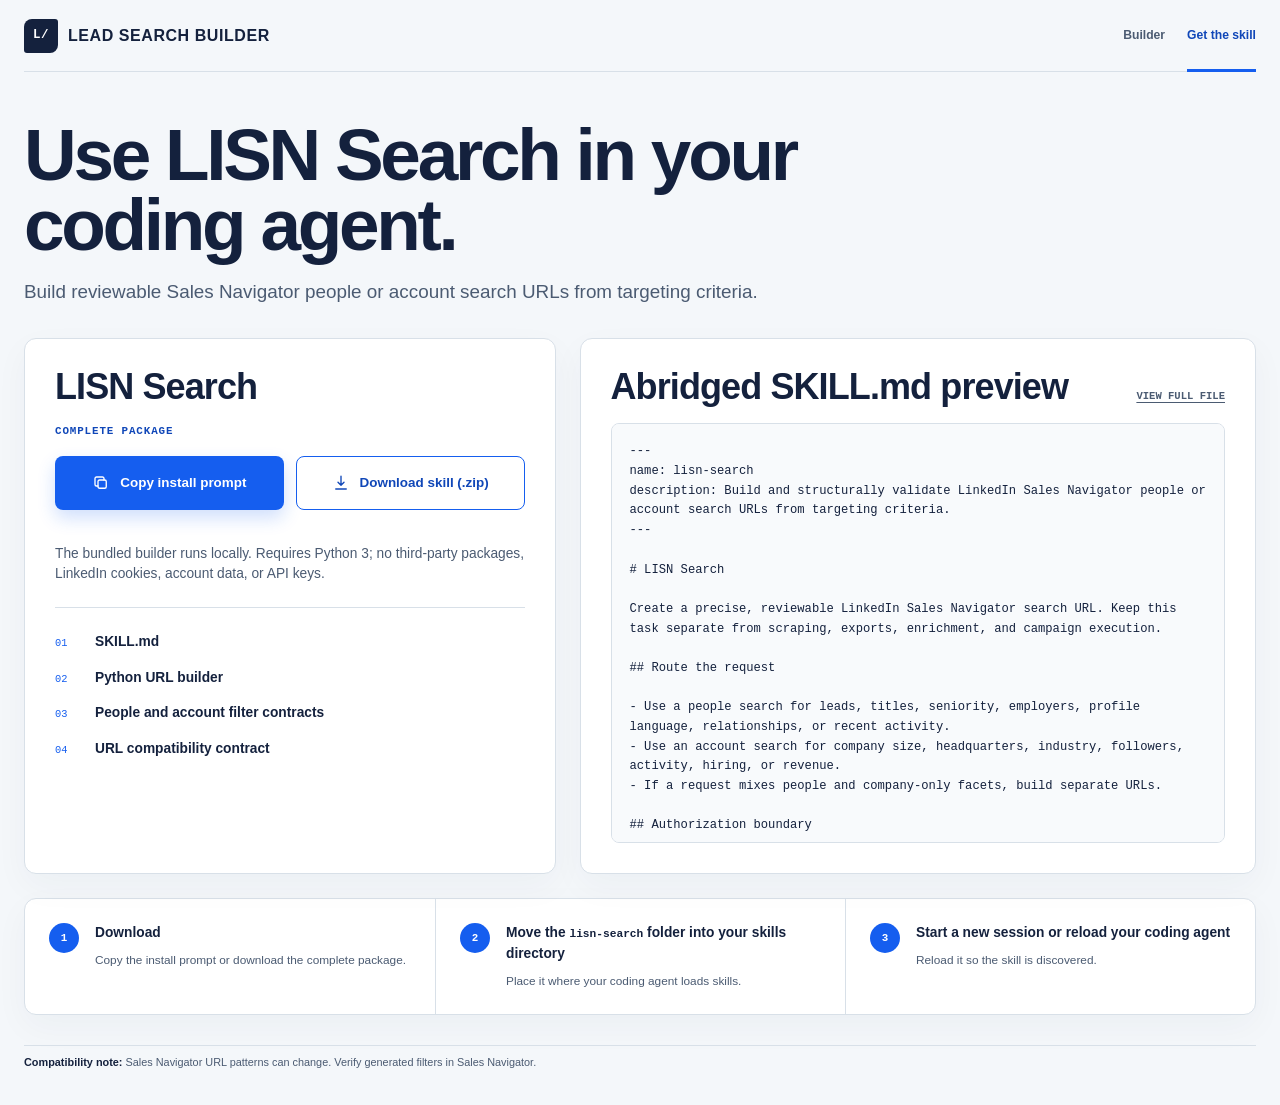
==== commit 471d2b87: "Publish hardened skill package" ====
--- a/skill.html
+++ b/skill.html
@@ -67,10 +67,10 @@
 
       <section id="skill-preview" class="skill-preview" aria-labelledby="skill-preview-title" tabindex="-1">
         <div class="skill-preview-heading">
-          <h2 id="skill-preview-title">SKILL.md excerpt</h2>
+          <h2 id="skill-preview-title">Abridged SKILL.md preview</h2>
           <a href="skill/lisn-search/SKILL.md" target="_blank" rel="noopener">View full file</a>
         </div>
-        <pre tabindex="0" aria-label="Scrollable SKILL.md excerpt"><code>---
+        <pre tabindex="0" aria-label="Scrollable abridged SKILL.md preview"><code>---
 name: lisn-search
 description: Build and structurally validate LinkedIn Sales Navigator people or account search URLs from targeting criteria.
 ---
